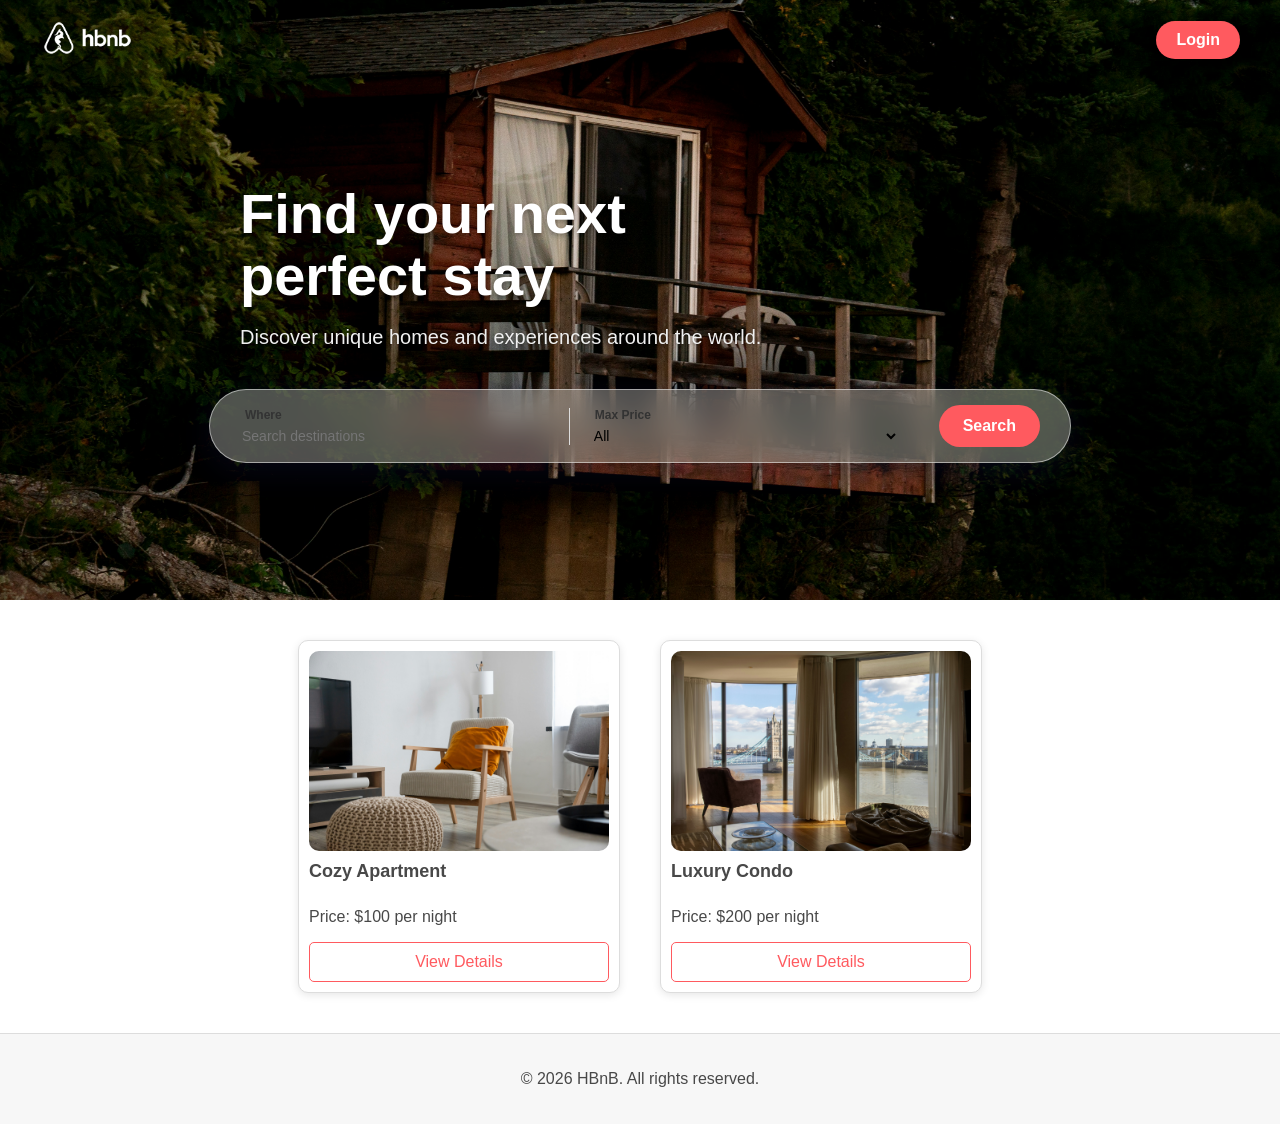
==== part4/add_review.html @ beb4e405 "solve project 4" ====
<!DOCTYPE html>
<html lang="en">
<head>
    <meta charset="UTF-8">
    <meta name="viewport" content="width=device-width, initial-scale=1.0">
    <title>HBnB - Add Review</title>
    <link rel="stylesheet" href="styles.css">
    <link rel="icon" href="images/icon.png">
</head>
<body>
    <header>
        <a href="index.html">
            <img src="images/logo.png" alt="HBnB Logo" class="logo">
        </a>
        <nav>
            <a href="index.html" class="login-button">Home</a>
        </nav>
    </header>

    <main class="main-centered">
        <form id="review-form" class="form">
            <h2>Write a Review</h2>
            
            <label for="review-text">Your Experience</label>
            <textarea id="review-text" name="text" rows="5" required placeholder="Tell us about your stay..."></textarea>

            <button type="submit" class="submit-button">Submit Review</button>
        </form>
    </main>

    <footer>
        <p>© 2026 HBnB. All rights reserved.</p>
    </footer>
    <script src="scripts.js"></script>
</body>
</html>
---- part4/styles.css ----
/* --- flexible parameters (Color & Font) --- */
:root {
    --primary-color: #FF5A5F; 
    --text-color: #484848;
    --bg-color: #ffffff;
    --card-border: #dddddd;
    --font-family: 'Circular', -apple-system, BlinkMacSystemFont, Roboto, sans-serif;
}

body {
    font-family: var(--font-family);
    color: var(--text-color);
    margin: 0;
    padding: 0;
    display: flex;
    flex-direction: column;
    min-height: 100vh;
}

a {
    text-decoration: none;
    color: inherit;
}

/* --- Header & Navigation --- */
header {
    position: absolute; 
    top: 0;
    left: 0;
    width: 100%;
    z-index: 1000; 
    box-sizing: border-box; 
    display: flex;
    justify-content: space-between;
    align-items: center;
    padding: 0 40px;
    height: 80px; 
    
}

.logo {
    height: 40px; 
}

nav ul {
    list-style: none;
    display: flex;
    gap: 20px;
}

.login-button {
    background-color: var(--primary-color);
    color: white;
    padding: 10px 20px;
    border-radius: 20px;
    font-weight: bold;
    transition: background-color 0.3s;
}

.login-button:hover {
    background-color: #e00007;
}

/* --- Hero Section --- */
.hero {
width: 100%;
    margin: 0;
    padding: 0;
    
 
    display: flex;
    flex-direction: column;
    align-items: center;
    justify-content: center;
    

    min-height: 600px;
    background-image: url('images/hero_image.jpg');
    background-size: cover;
    background-position: center;
    color: white;
}

.hero-content {
    display: flex;
    align-items: last baseline;
    justify-content: space-between;
    max-width: 1000px;
    width: 100%;
    margin-bottom: 40px;
    gap: 40px;
}
.hero-content {
    text-align: left; 
    max-width: 800px;
    margin-bottom: 60px; 
    z-index: 1; 
}

.hero-text h1 {
    font-size: 56px;
    margin-bottom: 20px;
    color: white;
    line-height: 1.1;
    text-shadow: 0 2px 5px rgba(0,0,0,0.3);
}

.hero-text p {
    font-size: 20px;
    color: #f0f0f0;
    text-shadow: 0 1px 3px rgba(0,0,0,0.3);
}

/* --- Search Toolbar --- */
.toolbar {
    background: rgba(255, 255, 255, 0.3); 
    backdrop-filter: blur(15px);
    -webkit-backdrop-filter: blur(15px);
    border: 1px solid rgba(255, 255, 255, 0.5);
    
    padding: 15px 30px;
    border-radius: 50px;
    box-shadow: 0 8px 32px 0 rgba(31, 38, 135, 0.15);
    display: flex;
    align-items: center;
    gap: 20px;
    max-width: 800px;
    width: 90%;
    margin-top: -40px; 
    z-index: 10;
}

/* Toolbar Inputs */
.search-group, .filter-group {
    display: flex;
    flex-direction: column;
    flex: 1;
    border-right: 1px solid #ddd;
    padding-right: 20px;
}

.filter-group {
    border-right: none;
}

.toolbar label {
    color: #333;
    font-size: 12px;
    font-weight: bold;
    margin-bottom: 5px;
    margin-left: 5px;
}

.toolbar input, .toolbar select {
    color: #000;
    background: transparent;
    border: none;
    outline: none;
    font-size: 14px;
    width: 100%;
}

/* Search Button */
.toolbar .search-button {
    background-color: var(--primary-color);
    color: white;
    border: none;
    padding: 12px 24px;
    border-radius: 30px;
    font-weight: bold;
    cursor: pointer;
    font-size: 16px;
    transition: transform 0.2s;
}

.toolbar .search-button:hover {
    transform: scale(1.05);
    background-color: #e00007;
}


@media (max-width: 768px) {
    .hero-content {
        flex-direction: column;
        text-align: center;
    }

    .toolbar {
        flex-direction: column;
        border-radius: 20px;
        margin-top: 0;
        width: 100%;
        gap: 15px;
    }

    .search-group, .filter-group {
        width: 100%;
        border-right: none;
        border-bottom: 1px solid #ddd;
        padding-bottom: 10px;
    }

    .toolbar .search-button {
        width: 100%;
    }
}

/* --- Main Content Area --- */
main {
    flex: 1;
    padding: 20px;
    max-width: 1200px;
    margin: 0 auto;
    width: 100%;
    box-sizing: border-box;
}

/* --- Footer --- */
footer {
    text-align: center;
    padding: 20px;
    border-top: 1px solid var(--card-border);
    background-color: #f7f7f7;
    margin-top: auto;
}

/* --- Cards --- */
.place-card, .review-card {
    margin: 20px;
    padding: 10px;
    border: 1px solid #ddd;
    border-radius: 10px;
    
    display: flex;
    flex-direction: column;
    box-shadow: 0 2px 8px rgba(0,0,0,0.1);
    background-color: white;
}

/* --- Index Page (List of Places) --- */
#places-list {
    display: flex;
    flex-wrap: wrap;
    justify-content: center;
}

.place-card {
    width: 300px; 
}

.place-card img {
    width: 100%;
    border-radius: 10px;
    height: 200px;
    object-fit: cover;
}

.place-card h2 {
    font-size: 18px;
    margin: 10px 0;
}

.details-button {
    margin-top: auto;
    background-color: white;
    border: 1px solid var(--primary-color);
    color: var(--primary-color);
    padding: 10px;
    border-radius: 5px;
    text-align: center;
    cursor: pointer;
}

.details-button:hover {
    background-color: var(--primary-color);
    color: white;
}

/* --- Place Details Page --- */
.place-details {
    padding: 20px;
}

.place-info {
    margin-bottom: 30px;
    
}

.place-info img {
    width: 100%;
    max-height: 400px;
    object-fit: cover;
    border-radius: 10px;
}

.place-info h1 {
    margin-top: 2cm;
}

/* --- Reviews --- */
.review-card {
    background-color: #fafafa;
}

.review-card h3 {
    margin: 0 0 5px 0;
    font-size: 16px;
}

/* --- Forms (Login & Add Review) --- */
.form {
    max-width: 400px;
    margin: 40px auto;
    padding: 20px;
    border: 1px solid var(--card-border);
    border-radius: 10px;
    box-shadow: 0 4px 12px rgba(0,0,0,0.1);
}

.form label {
    display: block;
    margin-bottom: 5px;
    font-weight: bold;
}

.form input, .form textarea, .form select {
    width: 100%;
    padding: 10px;
    margin-bottom: 20px;
    border: 1px solid #ccc;
    border-radius: 5px;
    box-sizing: border-box;
}

.submit-button {
    width: 100%;
    background-color: var(--primary-color);
    color: white;
    padding: 12px;
    border: none;
    border-radius: 5px;
    font-size: 16px;
    cursor: pointer;
}

/* ---Login --- */

.main-centered {
    display: flex;
    justify-content: center;
    align-items: center;
    min-height: 85vh; 
    padding-top: 80px; 
}

#login-form {
    background-color: white;
    padding: 40px;
    width: 100%;
    max-width: 350px; 
    
    border-radius: 20px;
    box-shadow: 0 10px 25px rgba(0,0,0,0.1); 
    
    display: flex;
    flex-direction: column;
}

#login-form h2 {
    text-align: center;
    margin-bottom: 30px;
    color: var(--primary-color);
}

#login-form label {
    font-weight: bold;
    font-size: 14px;
    margin-bottom: 8px;
    color: #333;
}

#login-form input {
    padding: 12px 15px;
    margin-bottom: 20px; 
    border: 1px solid #ddd;
    border-radius: 10px; 
    font-size: 14px;
    outline: none;
    transition: border-color 0.3s;
}

#login-form input:focus {
    border-color: var(--primary-color);
}

.submit-button {
    background-color: var(--primary-color);
    color: white;
    font-weight: bold;
    border: none;
    cursor: pointer;
        border-radius: 50px; 
    
    padding: 12px; 
    
    font-size: 16px;
    
    margin-top: 10px;
    transition: transform 0.2s, background-color 0.2s;
}

.submit-button:hover {
    background-color: #e00007;
    transform: scale(1.02);
}
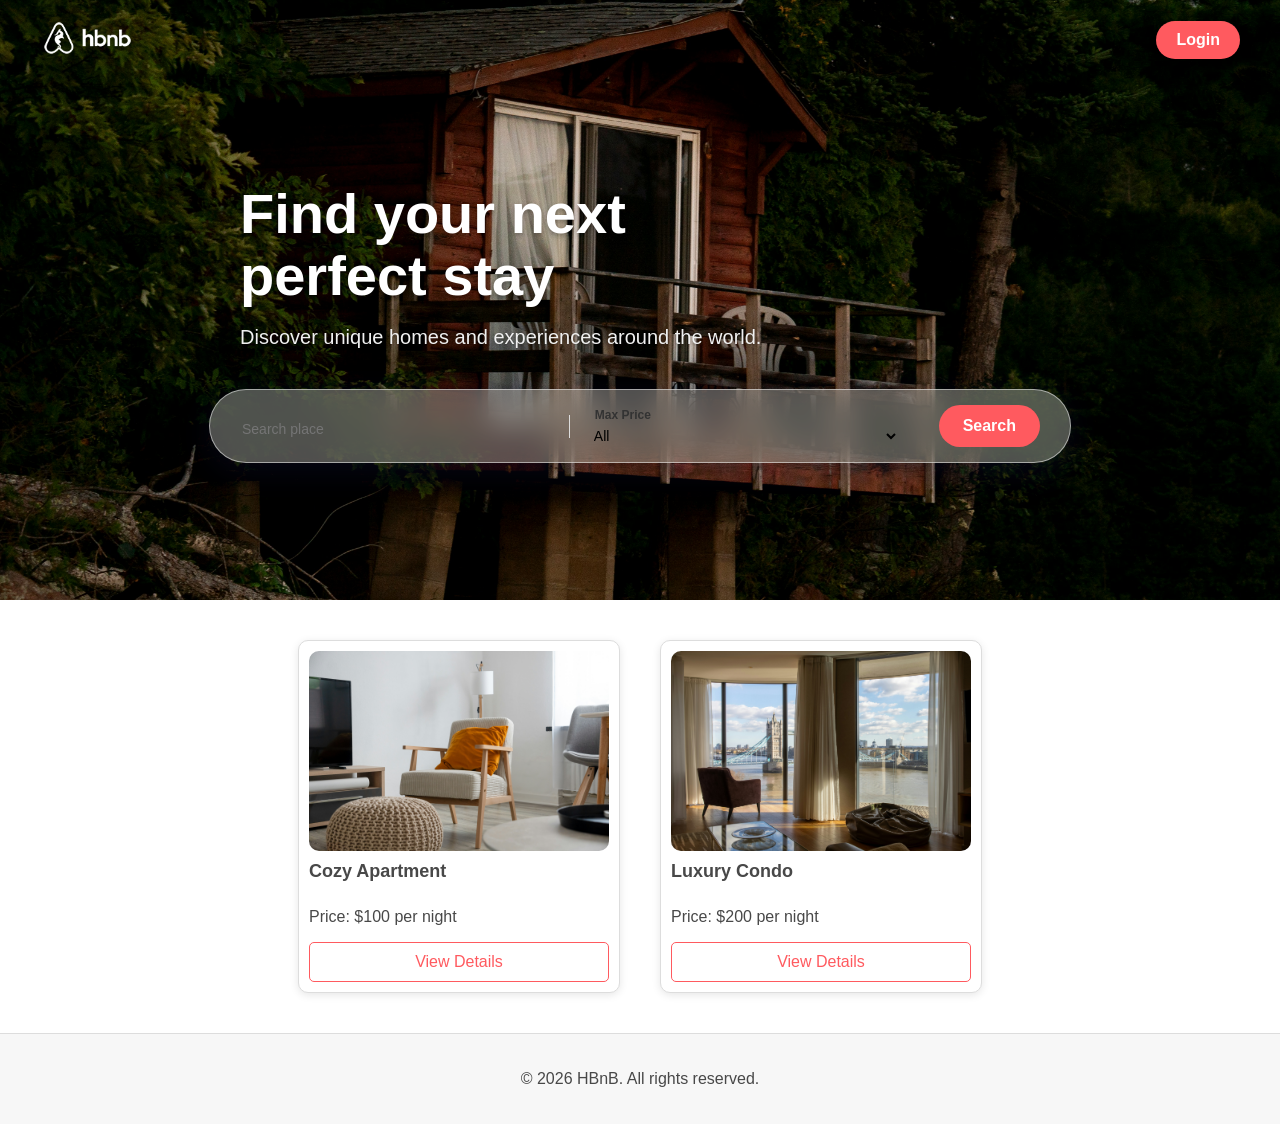
==== commit e8d94b27: "final part make the reciew works" ====
--- a/part4/add_review.html
+++ b/part4/add_review.html
@@ -3,7 +3,7 @@
 <head>
     <meta charset="UTF-8">
     <meta name="viewport" content="width=device-width, initial-scale=1.0">
-    <title>HBnB - Add Review</title>
+    <title>Add Review</title>
     <link rel="stylesheet" href="styles.css">
     <link rel="icon" href="images/icon.png">
 </head>
@@ -12,18 +12,15 @@
         <a href="index.html">
             <img src="images/logo.png" alt="HBnB Logo" class="logo">
         </a>
-        <nav>
-            <a href="index.html" class="login-button">Home</a>
-        </nav>
     </header>
 
     <main class="main-centered">
         <form id="review-form" class="form">
             <h2>Write a Review</h2>
             
-            <label for="review-text">Your Experience</label>
-            <textarea id="review-text" name="text" rows="5" required placeholder="Tell us about your stay..."></textarea>
-
+            <label for="review-text">Your Review</label>
+            <textarea id="review-text" name="text" rows="5" required placeholder="Share your experience..."></textarea>
+            
             <button type="submit" class="submit-button">Submit Review</button>
         </form>
     </main>
